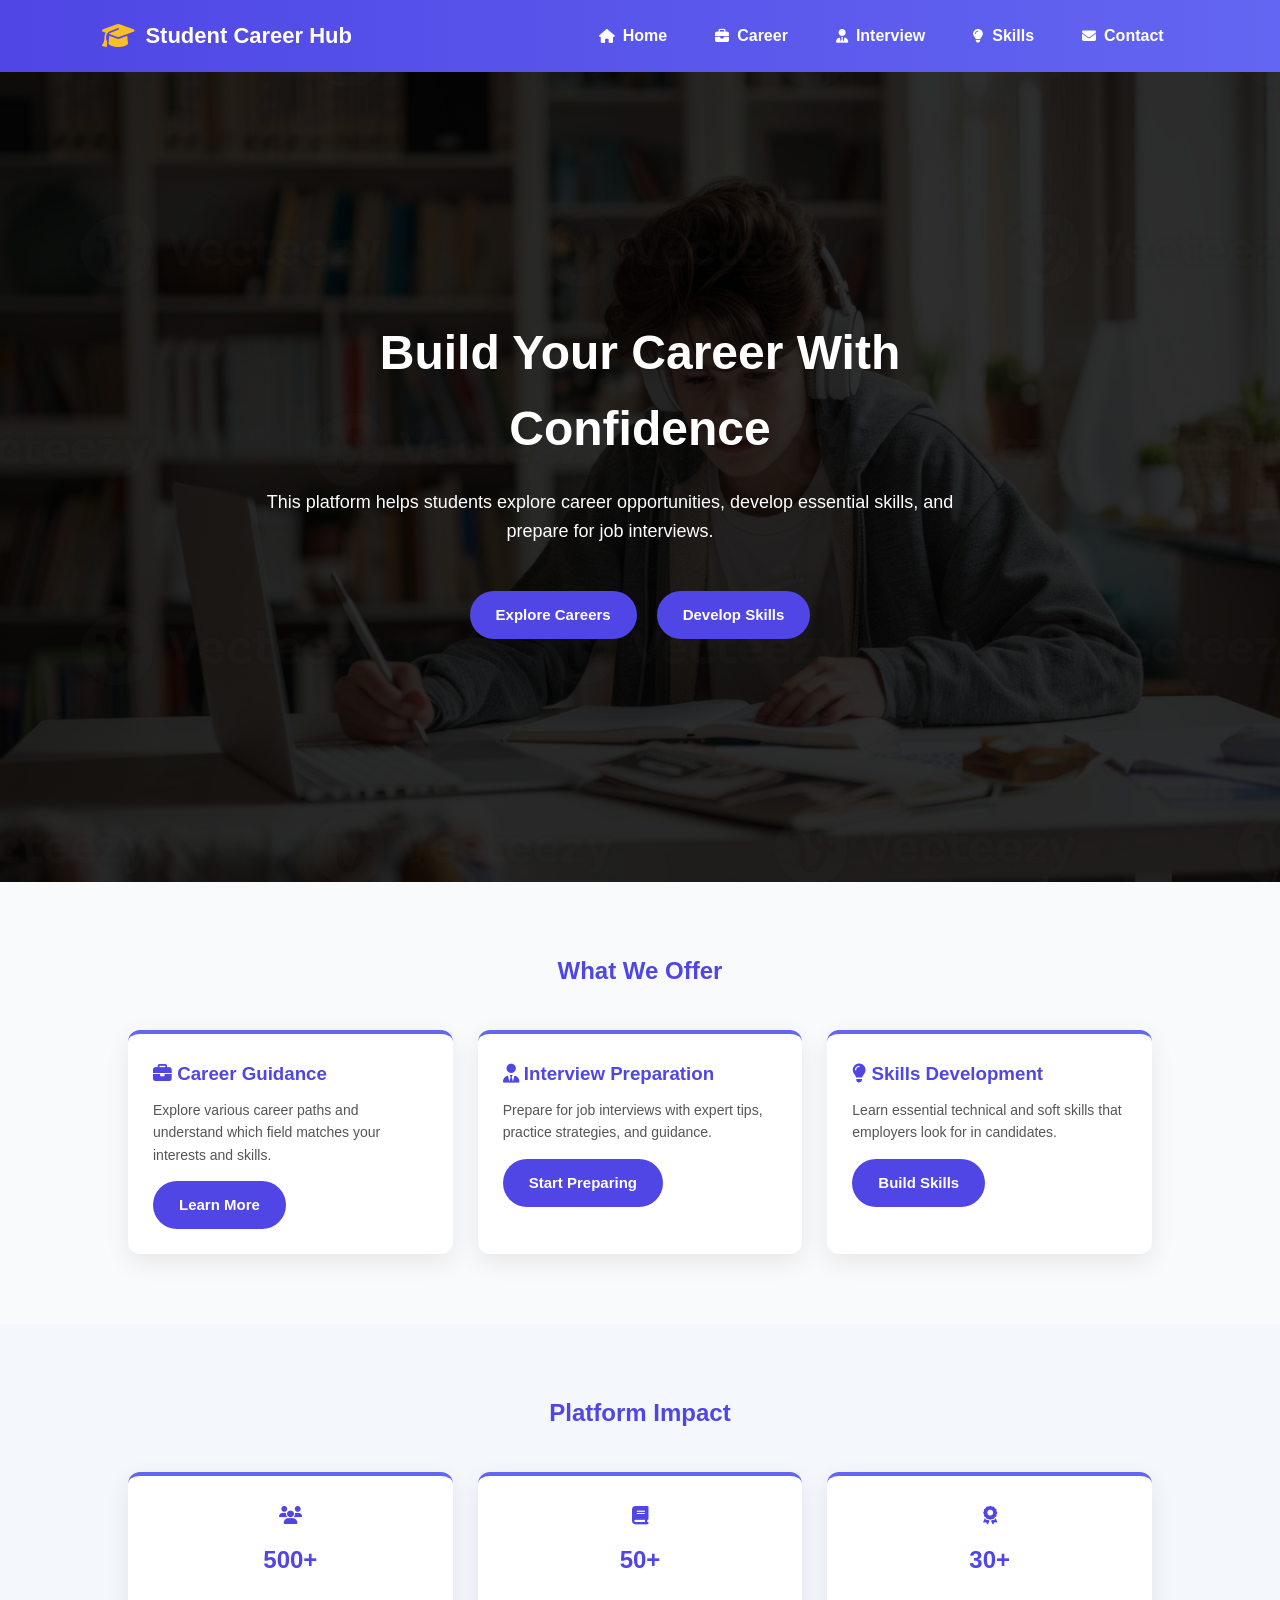
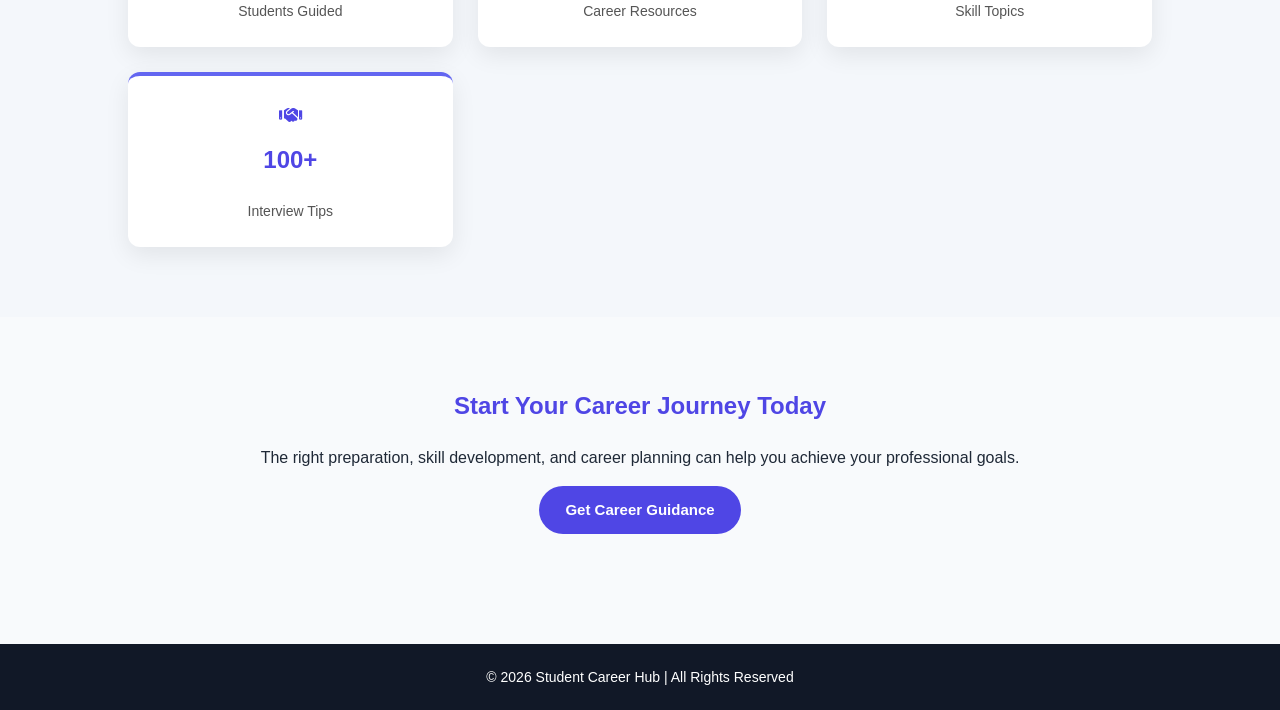
==== index.html @ 5939ba4c "Initial commit" ====
<!DOCTYPE html>
<html lang="en">
<head>

<meta charset="UTF-8">
<meta name="viewport" content="width=device-width, initial-scale=1.0">

<title>Student Career Hub</title>

<link rel="stylesheet" href="css/style.css">

<!-- Font Awesome Icons -->
<link rel="stylesheet" href="https://cdnjs.cloudflare.com/ajax/libs/font-awesome/6.5.0/css/all.min.css">

<style>

/* Page specific hero background */

.home-hero{
background:linear-gradient(rgba(0,0,0,0.6),rgba(0,0,0,0.6)),
url("images/students.jpeg");
background-size:cover;
background-position:center;
height:90vh;
display:flex;
align-items:center;
justify-content:center;
text-align:center;
color:white;
}

/* Hero content layout */

.hero-content{
max-width:800px;
padding:20px;
}

.hero-content h1{
font-size:48px;
margin-bottom:20px;
}

.hero-content p{
font-size:18px;
line-height:1.6;
}

/* Hero buttons */

.hero-buttons{
margin-top:30px;
display:flex;
justify-content:center;
gap:20px;
flex-wrap:wrap;
}

</style>

</head>

<body>

<header>

<div class="navbar">

<div class="logo">
<i class="fas fa-graduation-cap"></i>
<span>Student Career Hub</span>
</div>

<nav>
<ul class="nav-links">

<li>
<a href="index.html">
<i class="fas fa-home"></i> Home
</a>
</li>

<li>
<a href="career.html">
<i class="fas fa-briefcase"></i> Career
</a>
</li>

<li>
<a href="interview.html">
<i class="fas fa-user-tie"></i> Interview
</a>
</li>

<li>
<a href="skills.html">
<i class="fas fa-lightbulb"></i> Skills
</a>
</li>

<li>
<a href="contact.html">
<i class="fas fa-envelope"></i> Contact
</a>
</li>

</ul>
</nav>

</div>

</header>

<!-- Hero Section -->

<section class="hero home-hero">

<div class="hero-content">

<h1>Build Your Career With Confidence</h1>

<p>
This platform helps students explore career opportunities,
develop essential skills, and prepare for job interviews.
</p>

<div class="hero-buttons">

<a href="career.html" class="btn">Explore Careers</a>
<a href="skills.html" class="btn">Develop Skills</a>

</div>

</div>

</section>


<!-- Features Section -->

<section>

<h2 style="text-align:center; margin-bottom:40px;">
What We Offer
</h2>

<div class="cards">

<div class="card">

<h3><i class="fas fa-briefcase"></i> Career Guidance</h3>

<p>
Explore various career paths and understand which field
matches your interests and skills.
</p>

<a href="career.html" class="btn">Learn More</a>

</div>


<div class="card">

<h3><i class="fas fa-user-tie"></i> Interview Preparation</h3>

<p>
Prepare for job interviews with expert tips,
practice strategies, and guidance.
</p>

<a href="interview.html" class="btn">Start Preparing</a>

</div>


<div class="card">

<h3><i class="fas fa-lightbulb"></i> Skills Development</h3>

<p>
Learn essential technical and soft skills that
employers look for in candidates.
</p>

<a href="skills.html" class="btn">Build Skills</a>

</div>

</div>

</section>


<!-- Statistics Section -->

<section style="background:#f4f7fb; text-align:center">

<h2 style="margin-bottom:40px;">Platform Impact</h2>

<div class="cards">

<div class="card">
<h3><i class="fas fa-users"></i></h3>
<h2>500+</h2>
<p>Students Guided</p>
</div>

<div class="card">
<h3><i class="fas fa-book"></i></h3>
<h2>50+</h2>
<p>Career Resources</p>
</div>

<div class="card">
<h3><i class="fas fa-award"></i></h3>
<h2>30+</h2>
<p>Skill Topics</p>
</div>

<div class="card">
<h3><i class="fas fa-handshake"></i></h3>
<h2>100+</h2>
<p>Interview Tips</p>
</div>

</div>

</section>


<!-- Career Advice Section -->

<section style="text-align:center">

<h2>Start Your Career Journey Today</h2>

<p>
The right preparation, skill development, and career planning
can help you achieve your professional goals.
</p>

<a href="contact.html" class="btn">Get Career Guidance</a>

</section>


<footer>

<p>© 2026 Student Career Hub | All Rights Reserved</p>

</footer>


<script src="js/script.js"></script>

</body>
</html>
---- css/style.css ----
/* =========================
   Global Reset
========================= */

*{
margin:0;
padding:0;
box-sizing:border-box;
}

body{
font-family:'Segoe UI', Arial, sans-serif;
background:#f8fafc;
color:#1f2937;
line-height:1.6;
}


/* =========================
   Header
========================= */

header{
background:linear-gradient(90deg,#4f46e5,#6366f1);
color:white;
padding:22px;
text-align:center;
box-shadow:0 4px 12px rgba(0,0,0,0.15);
}

header h1{
font-size:28px;
letter-spacing:1px;
}


/* =========================
   Navbar Layout
========================= */

header{
background:linear-gradient(90deg,#4f46e5,#6366f1);
color:white;
padding:15px 8%;
box-shadow:0 4px 12px rgba(0,0,0,0.15);
}

.navbar{
display:flex;
justify-content:space-between;
align-items:center;
flex-wrap:wrap;
}


/* Logo */

.logo{
display:flex;
align-items:center;
gap:10px;
font-size:22px;
font-weight:700;
}

.logo i{
font-size:26px;
color:#fbbf24;
}


/* Navigation */

.nav-links{
list-style:none;
display:flex;
gap:20px;
}

.nav-links li a{
display:flex;
align-items:center;
gap:8px;
color:white;
text-decoration:none;
font-weight:600;
padding:8px 14px;
border-radius:20px;
transition:all 0.3s ease;
}

.nav-links li a i{
font-size:14px;
}

.nav-links li a:hover{
background:rgba(255,255,255,0.15);
transform:translateY(-2px);
}

/* =========================
   Hero Section
========================= */

.hero{
color:white;
text-align:center;
position:relative;
padding:140px 20px;
display:flex;
flex-direction:column;
align-items:center;
justify-content:center;
}

.hero::before{
content:"";
position:absolute;
top:0;
left:0;
width:100%;
height:100%;
background:rgba(0,0,0,0.55);
z-index:0;
}

.hero h1,
.hero p,
.hero-buttons,
.hero-content{
position:relative;
z-index:1;
}

.hero h1{
font-size:48px;
margin-bottom:15px;
font-weight:700;
}

.hero p{
font-size:20px;
max-width:700px;
}


/* =========================
   Hero Buttons
========================= */

.hero-buttons{
margin-top:30px;
display:flex;
justify-content:center;
gap:20px;
flex-wrap:wrap;
}


/* =========================
   Sections
========================= */

section{
padding:70px 10%;
}

section h2{
color:#4f46e5;
margin-bottom:20px;
}


/* =========================
   Cards Layout
========================= */

.cards{
display:grid;
grid-template-columns:repeat(auto-fit,minmax(250px,1fr));
gap:25px;
}

.card{
background:white;
padding:25px;
border-radius:12px;
box-shadow:0 8px 25px rgba(0,0,0,0.08);
transition:all 0.35s ease;
border-top:4px solid #6366f1;
}

.card h3{
margin-bottom:10px;
color:#4f46e5;
}

.card p{
font-size:14px;
color:#555;
}

.card:hover{
transform:translateY(-10px);
box-shadow:0 18px 40px rgba(0,0,0,0.15);
}


/* =========================
   Buttons
========================= */

.btn{
display:inline-block;
margin-top:15px;
padding:12px 26px;
background:#4f46e5;
color:white;
text-decoration:none;
border-radius:30px;
font-weight:600;
font-size:15px;
transition:all 0.3s ease;
}

.btn:hover{
background:#4338ca;
transform:translateY(-2px);
box-shadow:0 6px 14px rgba(0,0,0,0.2);
}


/* =========================
   Contact Form
========================= */

form{
max-width:500px;
margin:auto;
}

input,
textarea{
width:100%;
padding:12px;
margin:10px 0;
border:1px solid #ddd;
border-radius:6px;
font-size:14px;
transition:0.2s;
}

input:focus,
textarea:focus{
outline:none;
border-color:#6366f1;
box-shadow:0 0 6px rgba(99,102,241,0.3);
}

button{
background:#4f46e5;
color:white;
border:none;
padding:12px 20px;
border-radius:6px;
cursor:pointer;
font-weight:600;
}

button:hover{
background:#4338ca;
}


/* =========================
   Footer
========================= */

footer{
background:#111827;
color:white;
text-align:center;
padding:22px;
margin-top:40px;
font-size:14px;
}


/* =========================
   Responsive Design
========================= */

@media(max-width:768px){

nav ul li{
display:block;
margin:10px 0;
}

.hero{
padding:100px 20px;
}

.hero h1{
font-size:32px;
}

.hero p{
font-size:16px;
}

section{
padding:50px 20px;
}

.hero-buttons{
flex-direction:column;
}

}
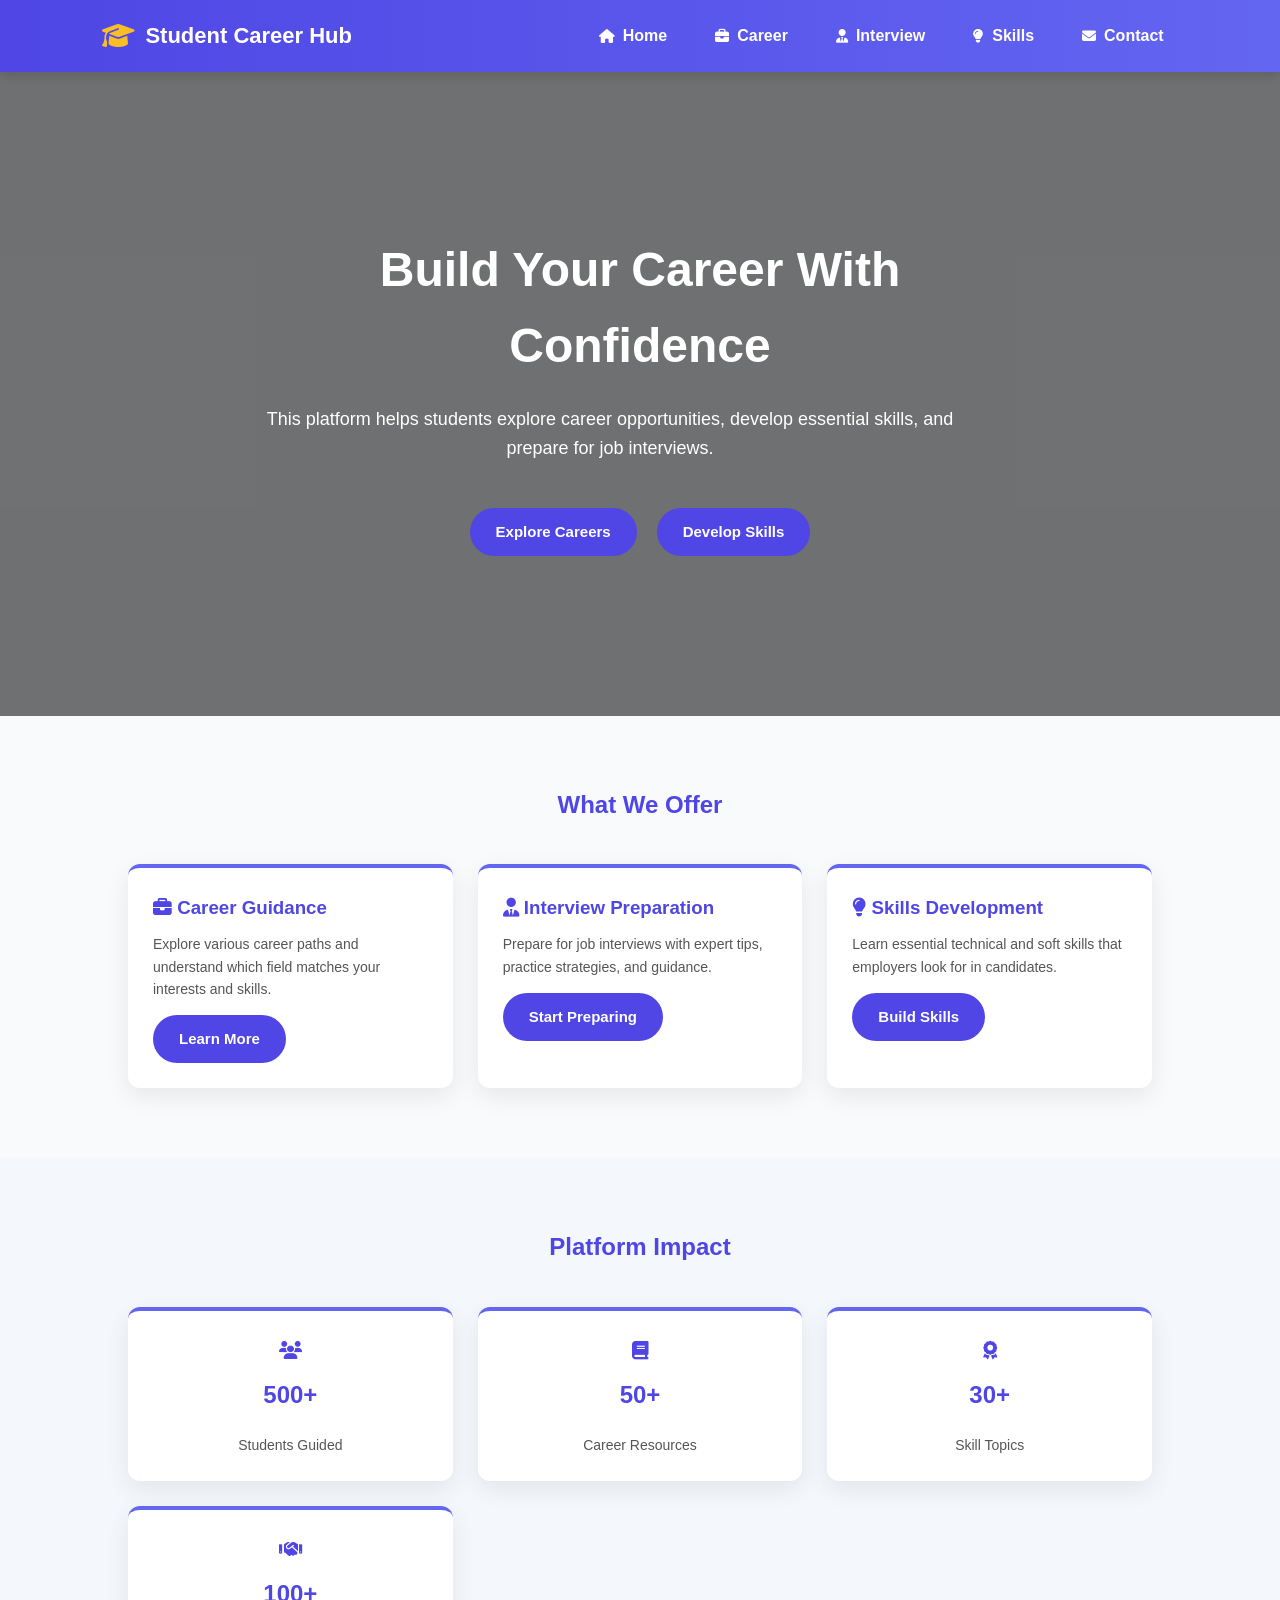
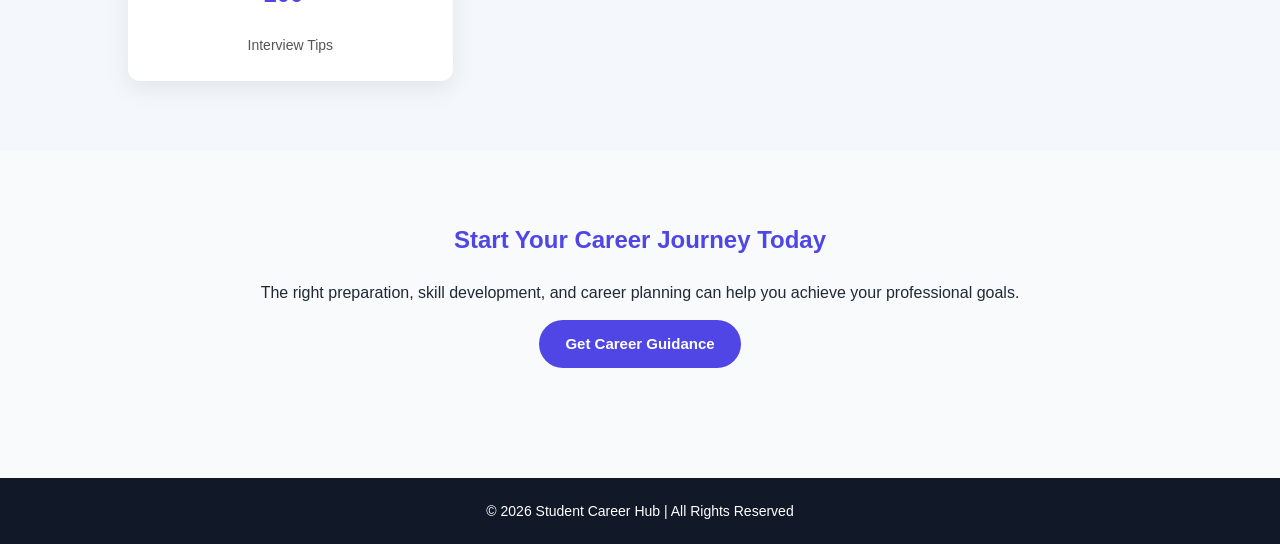
==== commit 4aa23f91: "Update index.html" ====
--- a/index.html
+++ b/index.html
@@ -13,6 +13,15 @@
 <link rel="stylesheet" href="https://cdnjs.cloudflare.com/ajax/libs/font-awesome/6.5.0/css/all.min.css">
 
 <style>
+
+  <!-- Google tag (gtag.js) -->
+<script async src="https://www.googletagmanager.com/gtag/js?id=G-XXXXXXXXXX"></script>
+<script>
+  window.dataLayer = window.dataLayer || [];
+  function gtag(){dataLayer.push(arguments);}
+  gtag('js', new Date());
+  gtag('config', 'G-XXXXXXXXXX');
+</script>
 
 /* Page specific hero background */
 
@@ -255,4 +264,4 @@
 <script src="js/script.js"></script>
 
 </body>
-</html>+</html>
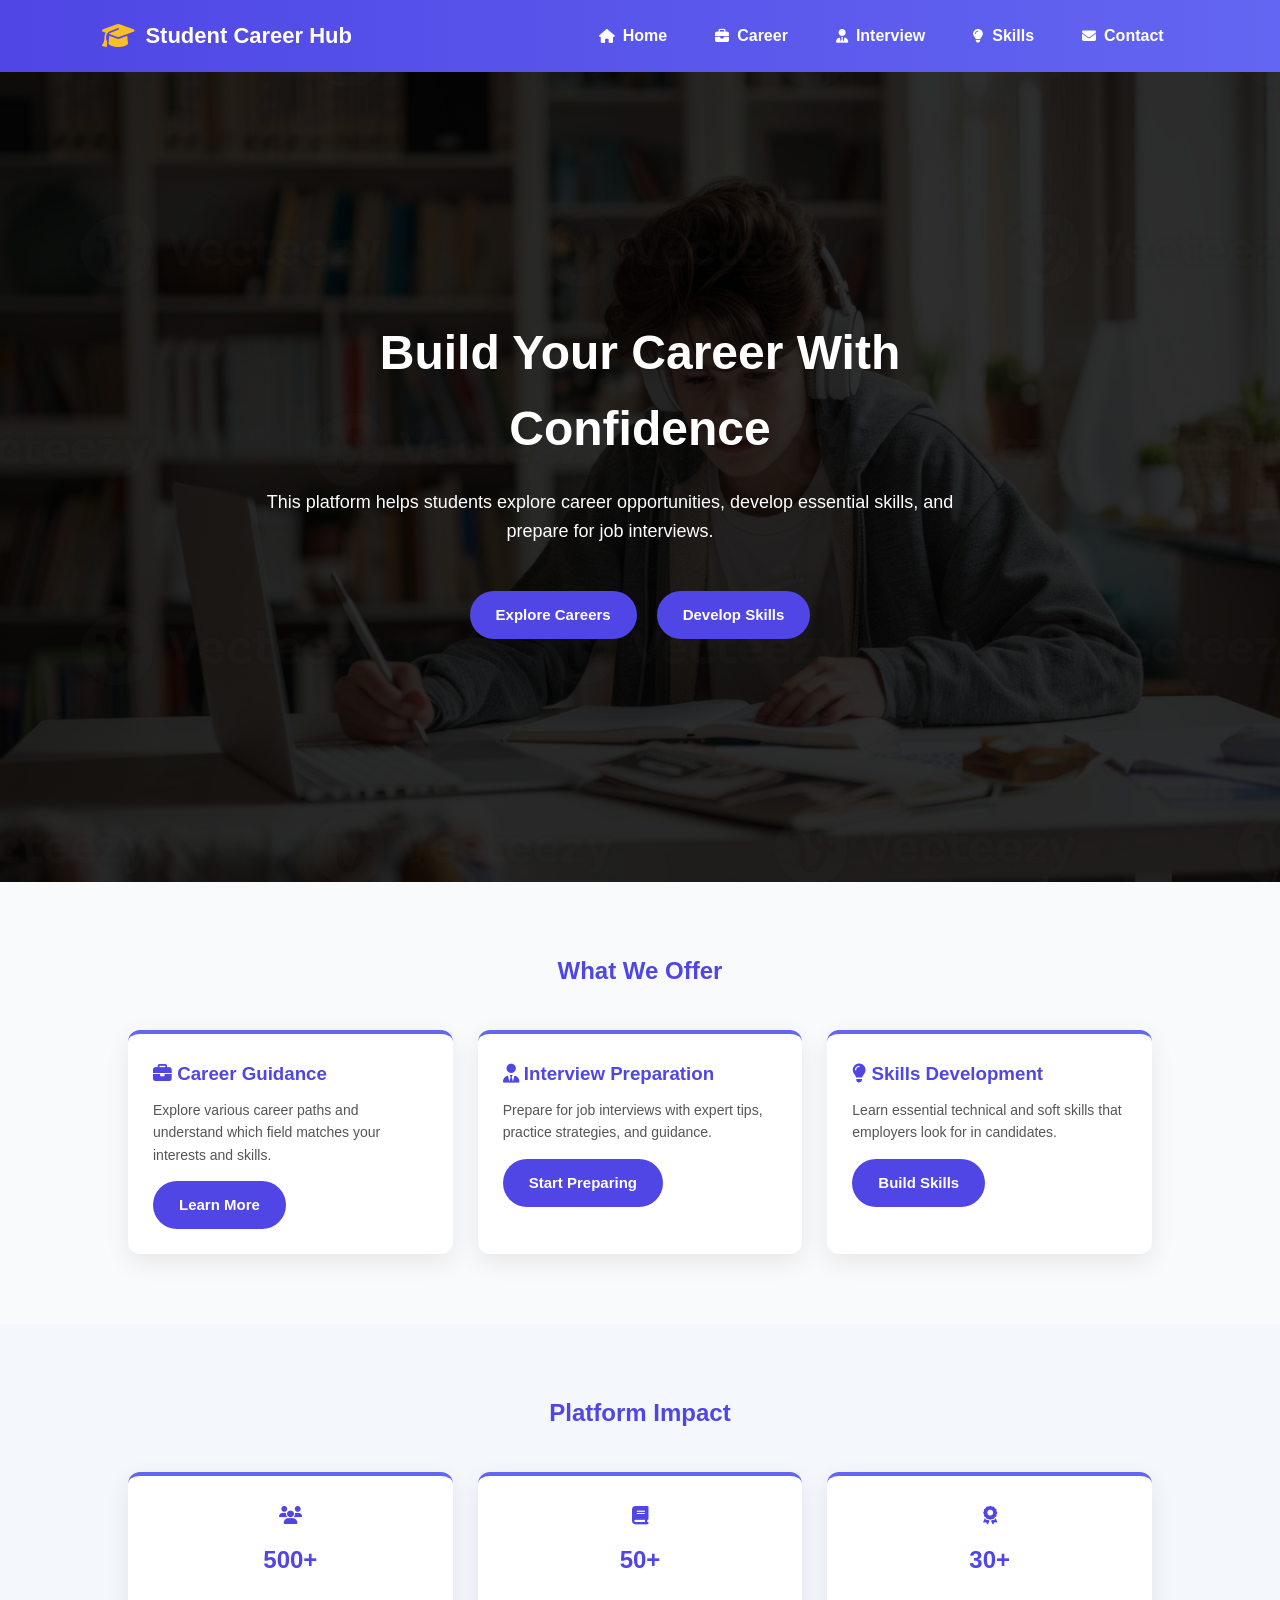
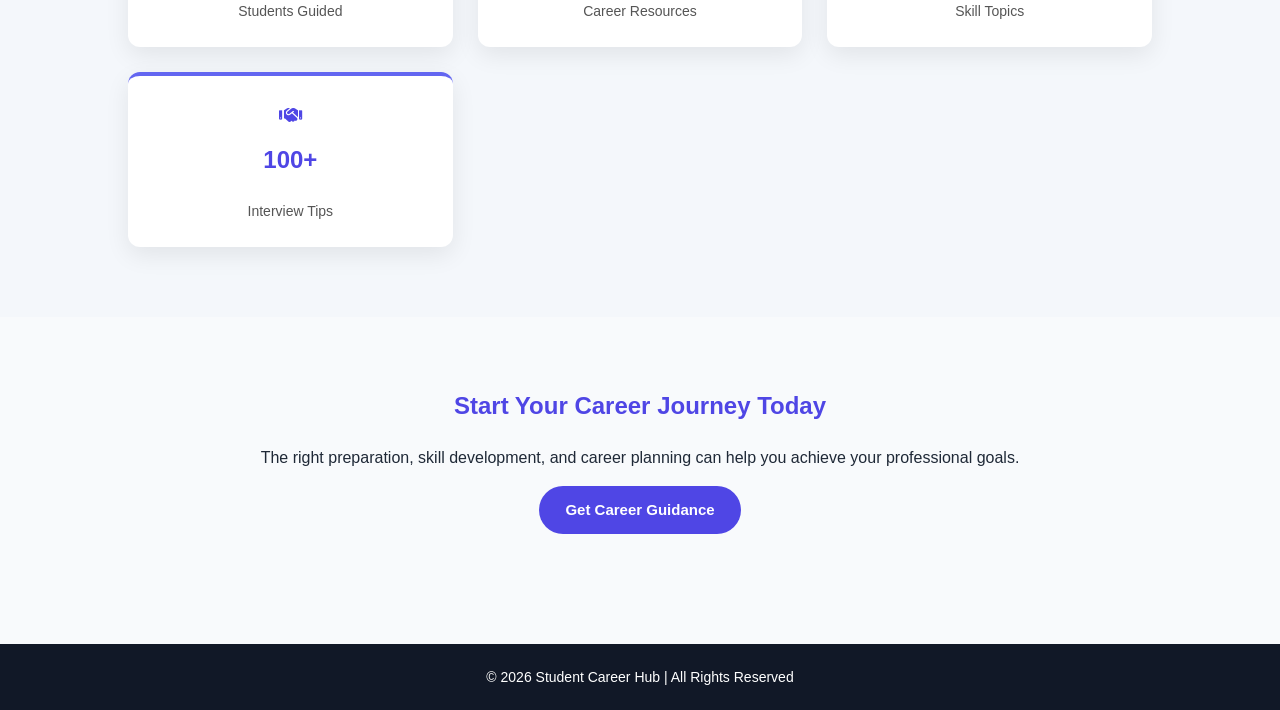
==== commit 2ec9022a: "Update index.html" ====
--- a/index.html
+++ b/index.html
@@ -13,15 +13,6 @@
 <link rel="stylesheet" href="https://cdnjs.cloudflare.com/ajax/libs/font-awesome/6.5.0/css/all.min.css">
 
 <style>
-
-  <!-- Google tag (gtag.js) -->
-<script async src="https://www.googletagmanager.com/gtag/js?id=G-XXXXXXXXXX"></script>
-<script>
-  window.dataLayer = window.dataLayer || [];
-  function gtag(){dataLayer.push(arguments);}
-  gtag('js', new Date());
-  gtag('config', 'G-XXXXXXXXXX');
-</script>
 
 /* Page specific hero background */
 
